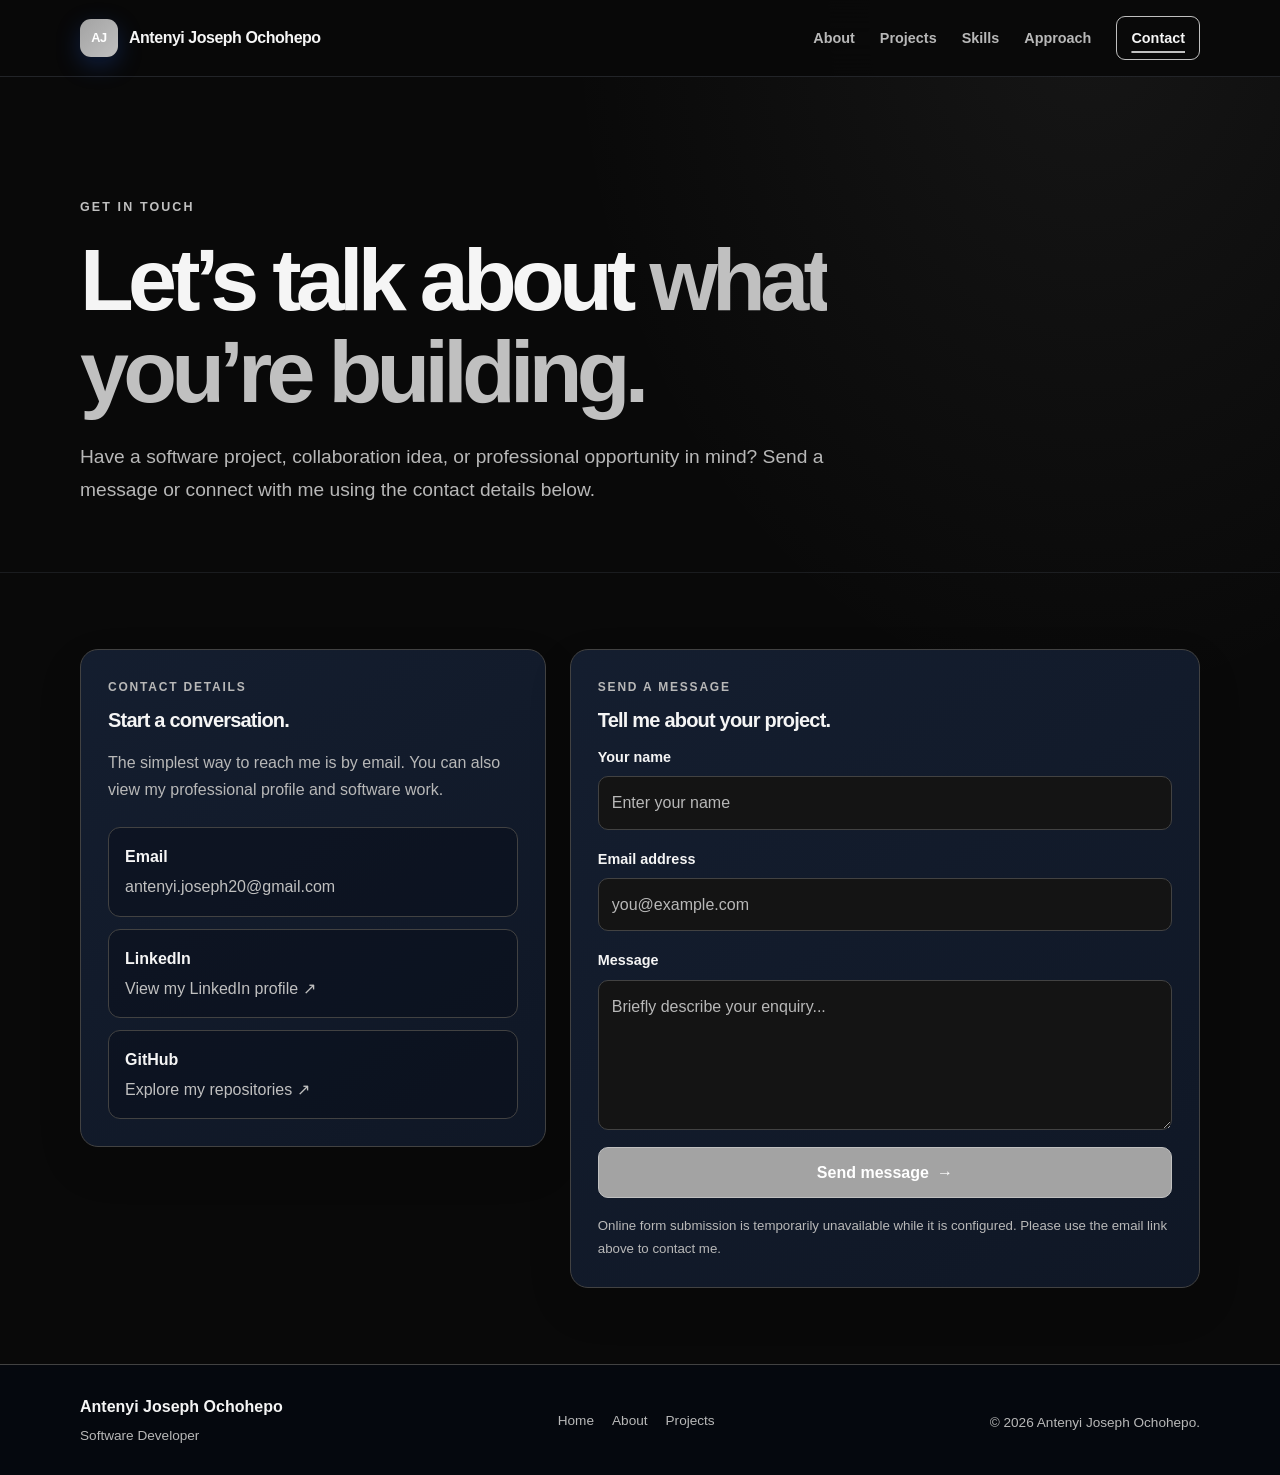
==== contact.html @ 665ec97d "add index.html about.html projects.html contact.html css/style.css css/pages.css" ====
<!doctype html>
<html lang="en">
<head>
    <meta charset="utf-8">
    <meta name="viewport" content="width=device-width, initial-scale=1">
    <meta name="description" content="Contact Antenyi Joseph Ochohepo about software development, backend systems, web applications, and project opportunities.">
    <meta name="theme-color" content="#080d18">
    <link rel="icon" href="assets/favicon.svg" type="image/svg+xml">
    <link rel="canonical" href="https://antenyijoseph20-glitch.github.io/portfolio/contact.html">
    <title>Contact | Antenyi Joseph Ochohepo</title>
    <link rel="stylesheet" href="css/pages.css">
    <script src="js/script.js" defer></script>
</head>
<body>
    <a class="skip-link" href="#main-content">Skip to main content</a>

    <header class="site-header">
        <nav class="page-container page-navbar" aria-label="Main navigation">
            <a class="page-logo" href="index.html#home" aria-label="Antenyi Joseph Ochohepo home">
                <span class="page-logo-mark" aria-hidden="true">AJ</span>
                <span>Antenyi Joseph Ochohepo</span>
            </a>

            <button class="menu-toggle" type="button"
                    aria-label="Open navigation menu"
                    aria-controls="primary-navigation"
                    aria-expanded="false">
                <span aria-hidden="true"></span>
                <span aria-hidden="true"></span>
                <span aria-hidden="true"></span>
            </button>

            <div id="primary-navigation" class="nav-links">
                <a href="about.html">About</a>
                <a href="projects.html">Projects</a>
                <a href="index.html#skills">Skills</a>
                <a href="index.html#experience">Approach</a>
                <a class="nav-contact active" href="contact.html" aria-current="page">Contact</a>
            </div>
        </nav>
    </header>

    <main id="main-content">
        <section class="page-hero">
            <div class="page-container">
                <p class="eyebrow">GET IN TOUCH</p>
                <h1>Let’s talk about <span class="gradient-text">what you’re building.</span></h1>
                <p class="page-lead">
                    Have a software project, collaboration idea, or professional
                    opportunity in mind? Send a message or connect with me using
                    the contact details below.
                </p>
            </div>
        </section>

        <section class="page-section" aria-labelledby="contact-heading">
            <div class="page-container">
                <div class="contact-grid">
                    <aside class="contact-panel">
                        <p class="section-kicker">CONTACT DETAILS</p>
                        <h2 id="contact-heading">Start a conversation.</h2>
                        <p>
                            The simplest way to reach me is by email. You can
                            also view my professional profile and software work.
                        </p>

                        <div class="contact-methods">
                            <div class="contact-method">
                                <strong>Email</strong>
                                <a href="mailto:antenyi.joseph20@gmail.com">antenyi.joseph20@gmail.com</a>
                            </div>

                            <div class="contact-method">
                                <strong>LinkedIn</strong>
                                <a href="https://www.linkedin.com/in/antenyi-joseph-727a21181"
                                   target="_blank" rel="noopener noreferrer">
                                    View my LinkedIn profile ↗
                                </a>
                            </div>

                            <div class="contact-method">
                                <strong>GitHub</strong>
                                <a href="https://github.com/antenyijoseph20-glitch"
                                   target="_blank" rel="noopener noreferrer">
                                    Explore my repositories ↗
                                </a>
                            </div>
                        </div>
                    </aside>

                    <section class="contact-panel" aria-labelledby="message-heading">
                        <p class="section-kicker">SEND A MESSAGE</p>
                        <h2 id="message-heading">Tell me about your project.</h2>

                        <!-- Configure a real Formspree endpoint before publishing this form. -->
                        <form class="contact-form" onsubmit="return false;"
                              action="https://formspree.io/f/REPLACE_WITH_YOUR_FORM_ID"
                              method="POST">
                            <input type="hidden" name="_subject"
                                   value="Portfolio contact message">

                            <div class="form-field">
                                <label for="contact-name">Your name</label>
                                <input id="contact-name" name="name"
                                       type="text" autocomplete="name"
                                       placeholder="Enter your name"
                                       maxlength="100" required>
                            </div>

                            <div class="form-field">
                                <label for="contact-email">Email address</label>
                                <input id="contact-email" name="email"
                                       type="email" autocomplete="email"
                                       placeholder="you@example.com"
                                       maxlength="254" required>
                            </div>

                            <div class="form-field">
                                <label for="contact-message">Message</label>
                                <textarea id="contact-message" name="message"
                                          placeholder="Briefly describe your enquiry..."
                                          minlength="10" maxlength="5000"
                                          required></textarea>
                            </div>

                            <button class="button-link" type="submit" disabled>
                                Send message <span aria-hidden="true">→</span>
                            </button>

                            <p class="form-note">
                                Online form submission is temporarily unavailable
                                while it is configured. Please use the email link
                                above to contact me.
                            </p>
                        </form>
                    </section>
                </div>
            </div>
        </section>
    </main>

    <footer class="site-footer">
        <div class="page-container page-footer-content">
            <div>
                <a class="footer-name" href="index.html#home">Antenyi Joseph Ochohepo</a>
                <p class="footer-copy">Software Developer</p>
            </div>
            <nav class="footer-links" aria-label="Footer navigation">
                <a href="index.html#home">Home</a>
                <a href="about.html">About</a>
                <a href="projects.html">Projects</a>
            </nav>
            <p class="footer-copy">&copy; <span id="current-year">2026</span> Antenyi Joseph Ochohepo.</p>
        </div>
    </footer>
</body>
</html>
---- css/pages.css ----
/* Shared monochrome theme for About, Projects and Contact pages.
   The existing homepage stylesheet remains unchanged. */

:root {
    --page-bg: #090909;
    --page-surface: #141414;
    --page-surface-raised: #202020;
    --page-border: #424242;
    --page-text: #f5f5f5;
    --page-muted: #b8b8b8;
    --page-silver: #c0c0c0;
    --page-container: 1120px;
}

* {
    box-sizing: border-box;
}

html {
    scroll-behavior: smooth;
    scroll-padding-top: 90px;
}

body {
    margin: 0;
    min-width: 320px;
    background:
        radial-gradient(ellipse at 85% 0%, rgba(192, 192, 192, .07), transparent 34%),
        var(--page-bg);
    color: var(--page-text);
    font-family: Inter, -apple-system, BlinkMacSystemFont, "Segoe UI",
        Roboto, Helvetica, Arial, sans-serif;
    line-height: 1.7;
}

img {
    display: block;
    max-width: 100%;
}

a {
    color: inherit;
    text-decoration: none;
}

button,
input,
textarea {
    font: inherit;
}

a:focus-visible,
button:focus-visible,
input:focus-visible,
textarea:focus-visible {
    outline: 3px solid var(--page-silver);
    outline-offset: 4px;
}

.page-container {
    width: min(var(--page-container), calc(100% - 40px));
    margin-inline: auto;
}

.skip-link {
    position: absolute;
    z-index: 2000;
    top: 10px;
    left: 10px;
    padding: 10px 14px;
    transform: translateY(-150%);
    border-radius: 8px;
    background: var(--page-silver);
    color: #090909;
    font-weight: 800;
}

.skip-link:focus {
    transform: translateY(0);
}


.site-header {
    position: sticky;
    top: 0;
    z-index: 1000;
    border-bottom: 1px solid rgba(148, 163, 184, .18);
    background: rgba(9, 9, 9, .94);
    backdrop-filter: blur(18px);
    -webkit-backdrop-filter: blur(18px);
}

.page-navbar {
    min-height: 76px;
    display: flex;
    align-items: center;
    justify-content: space-between;
    gap: 24px;
}

.page-logo {
    display: inline-flex;
    align-items: center;
    gap: 11px;
    flex-shrink: 0;
    font-weight: 850;
    letter-spacing: -.03em;
}

.page-logo-mark {
    display: grid;
    width: 38px;
    height: 38px;
    place-items: center;
    border-radius: 11px;
    background: linear-gradient(135deg, #a3a3a3, #c0c0c0);
    color: white;
    font-size: .8rem;
    box-shadow: 0 8px 24px rgba(37, 99, 235, .25);
}

.nav-links {
    display: flex;
    align-items: center;
    gap: 25px;
}

.nav-links a {
    color: var(--page-muted);
    font-size: .9rem;
    font-weight: 650;
    transition: color .2s ease;
}

.nav-links a:hover,
.nav-links a.active {
    color: var(--page-text);
}

.nav-links a.active {
    text-decoration: underline;
    text-decoration-color: var(--page-silver);
    text-decoration-thickness: 2px;
    text-underline-offset: 8px;
}

.nav-links .nav-contact {
    padding: 9px 14px;
    border: 1px solid #c0c0c0;
    border-radius: 9px;
    color: var(--page-text);
}

.menu-toggle {
    display: none;
    width: 44px;
    height: 44px;
    padding: 10px;
    border: 1px solid var(--page-border);
    border-radius: 10px;
    background: var(--page-surface);
    cursor: pointer;
}

.menu-toggle span {
    display: block;
    height: 2px;
    margin: 4px 0;
    background: var(--page-text);
}


.page-hero {
    padding: clamp(70px, 10vw, 120px) 0 65px;
    border-bottom: 1px solid rgba(148, 163, 184, .12);
}

.eyebrow {
    margin: 0 0 16px;
    color: var(--page-silver);
    font-size: .78rem;
    font-weight: 850;
    letter-spacing: .17em;
    text-transform: uppercase;
}

.page-hero h1 {
    max-width: 900px;
    margin: 0;
    font-size: clamp(2.7rem, 7vw, 5.5rem);
    line-height: 1.04;
    letter-spacing: -.065em;
}

.gradient-text {
    background: linear-gradient(100deg, var(--page-silver), var(--page-silver));
    -webkit-background-clip: text;
    background-clip: text;
    color: transparent;
}

.page-lead {
    max-width: 760px;
    margin: 24px 0 0;
    color: var(--page-muted);
    font-size: clamp(1.05rem, 2vw, 1.2rem);
}

.page-section {
    padding: 76px 0;
}

.page-section + .page-section {
    border-top: 1px solid rgba(148, 163, 184, .12);
}

.section-kicker {
    margin: 0 0 10px;
    color: var(--page-silver);
    font-size: .75rem;
    font-weight: 850;
    letter-spacing: .15em;
    text-transform: uppercase;
}

.page-section h2 {
    margin: 0 0 18px;
    font-size: clamp(1.8rem, 4vw, 2.8rem);
    line-height: 1.15;
    letter-spacing: -.04em;
}

.section-intro {
    max-width: 760px;
    margin: 0 0 30px;
    color: var(--page-muted);
}

.content-grid {
    display: grid;
    grid-template-columns: repeat(2, minmax(0, 1fr));
    gap: 22px;
}

.content-card,
.project-card,
.contact-panel {
    min-width: 0;
    padding: 27px;
    border: 1px solid var(--page-border);
    border-radius: 18px;
    background: linear-gradient(145deg, rgba(21, 31, 49, .96), rgba(16, 24, 39, .96));
    box-shadow: 0 18px 45px rgba(0, 0, 0, .12);
}

.content-card h3,
.project-card h2,
.contact-panel h2 {
    margin: 0 0 12px;
    font-size: 1.25rem;
    line-height: 1.3;
}

.content-card p,
.project-card p,
.contact-panel p {
    color: var(--page-muted);
}

.content-card p:last-child,
.project-card p:last-child {
    margin-bottom: 0;
}

.tag-list {
    display: flex;
    flex-wrap: wrap;
    gap: 8px;
    margin: 20px 0 0;
    padding: 0;
    list-style: none;
}

.tag-list li {
    padding: 5px 10px;
    border: 1px solid #424242;
    border-radius: 999px;
    background: rgba(96, 165, 250, .08);
    color: #f5f5f5;
    font-size: .78rem;
    font-weight: 700;
}

.action-row {
    display: flex;
    flex-wrap: wrap;
    gap: 12px;
    margin-top: 28px;
}

.button-link {
    display: inline-flex;
    min-height: 46px;
    align-items: center;
    justify-content: center;
    gap: 8px;
    padding: 11px 17px;
    border: 1px solid #c0c0c0;
    border-radius: 10px;
    background: #a3a3a3;
    color: white;
    font-weight: 800;
    transition: transform .2s ease, background .2s ease;
}

.button-link:hover {
    transform: translateY(-2px);
    background: #d4d4d4;
}

.button-link.secondary {
    border-color: var(--page-border);
    background: transparent;
    color: var(--page-text);
}

.button-link.secondary:hover {
    background: var(--page-surface-raised);
}

.projects-list {
    display: grid;
    grid-template-columns: repeat(2, minmax(0, 1fr));
    gap: 22px;
}

.project-card {
    display: flex;
    flex-direction: column;
}

.project-card.featured {
    border-color: #525252;
}

.project-number {
    margin-bottom: 12px;
    color: var(--page-silver);
    font-size: .78rem;
    font-weight: 850;
    letter-spacing: .14em;
}

.project-type {
    margin: 0 0 10px;
    color: var(--page-silver) !important;
    font-size: .75rem;
    font-weight: 850;
    letter-spacing: .12em;
    text-transform: uppercase;
}

.project-card h2 {
    font-size: 1.4rem;
}

.project-status {
    margin-top: 20px;
    font-size: .85rem;
}

.project-status strong {
    color: #e5e5e5;
}

.project-links {
    display: flex;
    flex-wrap: wrap;
    gap: 16px;
    margin-top: auto;
    padding-top: 24px;
}

.project-links a {
    color: var(--page-silver);
    font-weight: 800;
}

.project-links a:hover {
    color: var(--page-silver);
    text-decoration: underline;
    text-underline-offset: 4px;
}


.contact-grid {
    display: grid;
    grid-template-columns: minmax(0, .85fr) minmax(0, 1.15fr);
    gap: 24px;
    align-items: start;
}

.contact-methods {
    display: grid;
    gap: 12px;
    margin-top: 24px;
}

.contact-method {
    padding: 15px 16px;
    border: 1px solid var(--page-border);
    border-radius: 12px;
    background: rgba(8, 13, 24, .45);
    overflow-wrap: anywhere;
}

.contact-method strong {
    display: block;
    margin-bottom: 3px;
    color: var(--page-text);
}

.contact-method a {
    color: var(--page-silver);
}

.contact-form {
    display: grid;
    gap: 17px;
}

.form-field {
    display: grid;
    gap: 7px;
}

.form-field label {
    font-size: .9rem;
    font-weight: 750;
}

.form-field input,
.form-field textarea {
    width: 100%;
    min-height: 48px;
    padding: 12px 13px;
    border: 1px solid #424242;
    border-radius: 10px;
    background: #141414;
    color: var(--page-text);
}

.form-field textarea {
    min-height: 150px;
    resize: vertical;
}

.form-field input::placeholder,
.form-field textarea::placeholder {
    color: #b8b8b8;
}

.form-note {
    margin: 0;
    font-size: .83rem;
}

/* Footer */
.site-footer {
    border-top: 1px solid var(--page-border);
    background: rgba(5, 9, 17, .72);
}

.page-footer-content {
    display: flex;
    align-items: center;
    justify-content: space-between;
    gap: 20px;
    padding: 28px 0;
}

.footer-name {
    font-weight: 850;
}

.footer-copy,
.footer-links {
    color: var(--page-muted);
    font-size: .85rem;
}

.footer-copy {
    margin: 4px 0 0;
}

.footer-links {
    display: flex;
    flex-wrap: wrap;
    gap: 18px;
}

.footer-links a:hover {
    color: var(--page-text);
}

@media (max-width: 820px) {
    .menu-toggle {
        display: block;
    }

    .page-navbar {
        position: relative;
    }

    .nav-links {
        position: absolute;
        top: calc(100% - 1px);
        right: 0;
        left: 0;
        display: none;
        align-items: stretch;
        gap: 0;
        padding: 10px;
        border: 1px solid var(--page-border);
        border-radius: 0 0 14px 14px;
        background: #202020;
        box-shadow: 0 20px 30px rgba(0, 0, 0, .25);
    }

    .nav-links.open {
        display: flex;
        flex-direction: column;
    }

    .nav-links a {
        padding: 12px;
    }

    .nav-links a.active {
        text-decoration: none;
        border-radius: 8px;
        background: var(--page-surface-raised);
    }

    .nav-links .nav-contact {
        margin-top: 6px;
        text-align: center;
    }

    .content-grid,
    .projects-list,
    .contact-grid {
        grid-template-columns: 1fr;
    }

    .page-footer-content {
        align-items: flex-start;
        flex-direction: column;
    }
}

@media (max-width: 480px) {
    .page-container {
        width: min(var(--page-container), calc(100% - 28px));
    }

    .page-section {
        padding: 54px 0;
    }

    .content-card,
    .project-card,
    .contact-panel {
        padding: 21px;
    }

    .page-hero {
        padding-top: 65px;
    }
}

@media (prefers-reduced-motion: reduce) {
    *,
    *::before,
    *::after {
        scroll-behavior: auto !important;
        transition-duration: .01ms !important;
        animation-duration: .01ms !important;
        animation-iteration-count: 1 !important;
    }
}
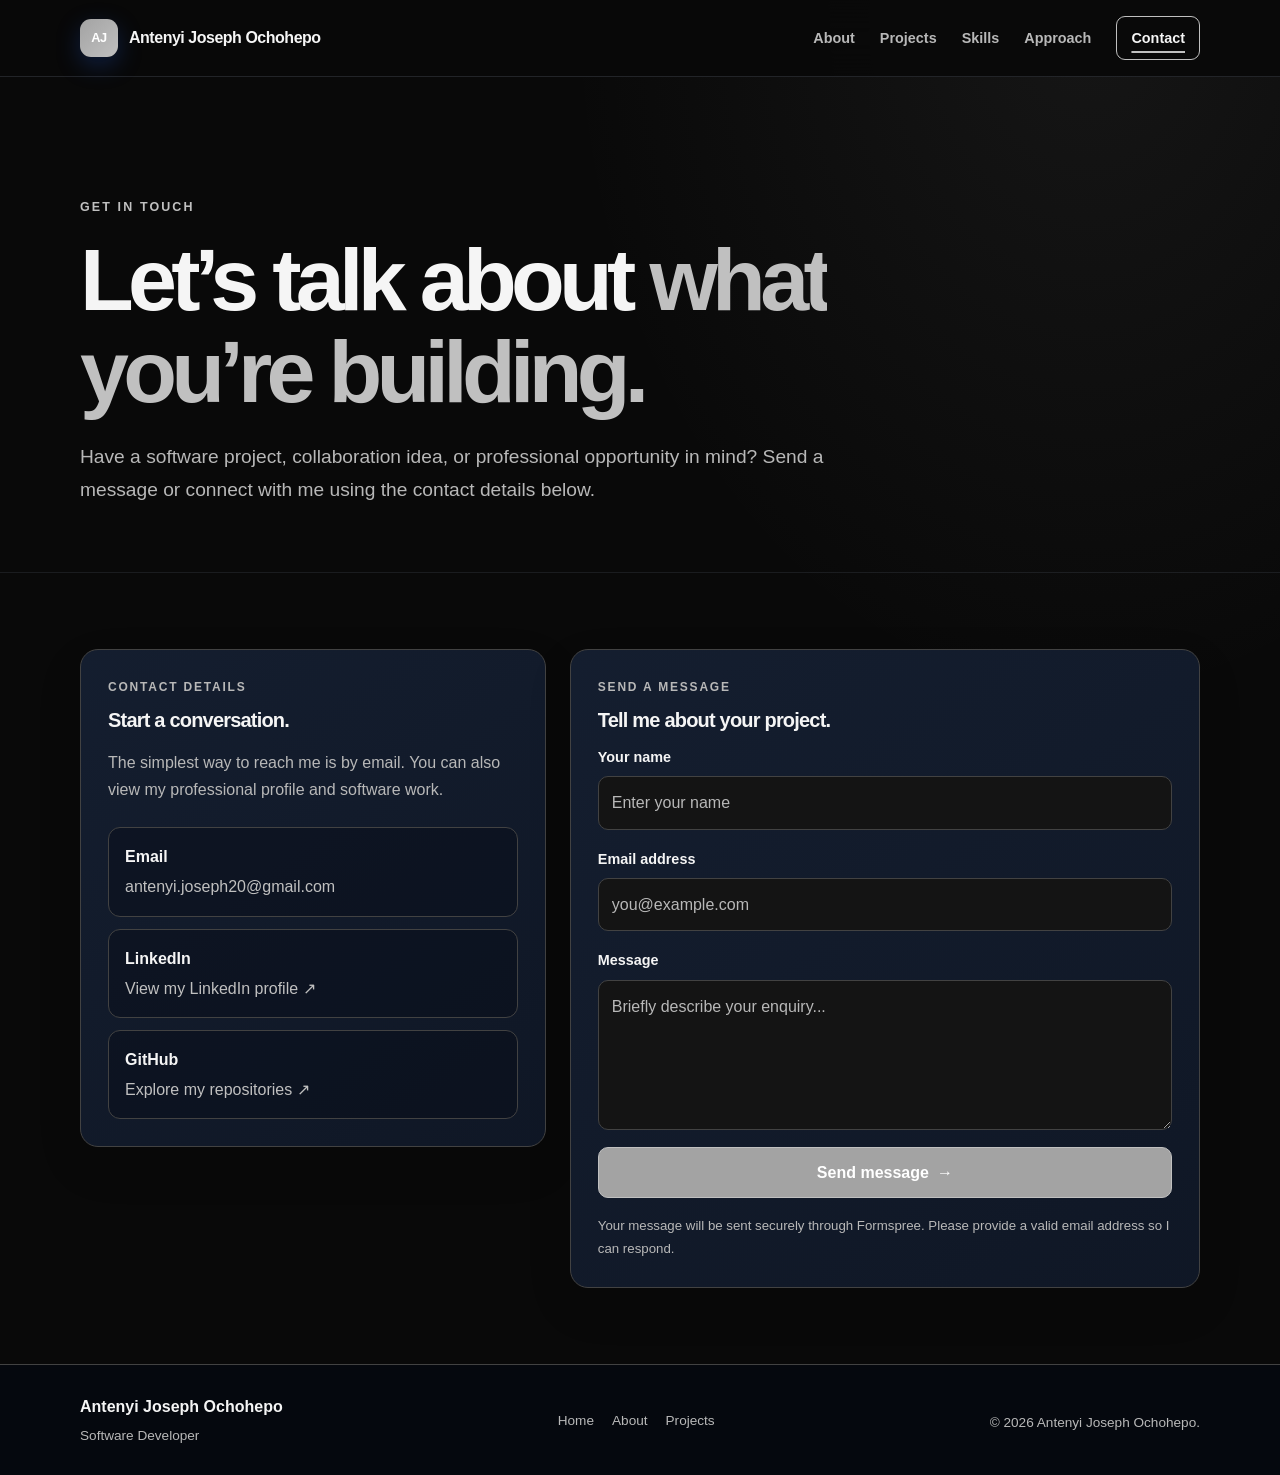
==== commit e35f583e: "fix: enable portfolio contact form" ====
--- a/contact.html
+++ b/contact.html
@@ -92,9 +92,9 @@
                         <p class="section-kicker">SEND A MESSAGE</p>
                         <h2 id="message-heading">Tell me about your project.</h2>
 
-                        <!-- Configure a real Formspree endpoint before publishing this form. -->
-                        <form class="contact-form" onsubmit="return false;"
-                              action="https://formspree.io/f/REPLACE_WITH_YOUR_FORM_ID"
+                        <!-- Contact form submissions are handled by Formspree. -->
+                        <form class="contact-form"
+                              action="https://formspree.io/f/myekqpjr"
                               method="POST">
                             <input type="hidden" name="_subject"
                                    value="Portfolio contact message">
@@ -123,14 +123,13 @@
                                           required></textarea>
                             </div>
 
-                            <button class="button-link" type="submit" disabled>
+                            <button class="button-link" type="submit">
                                 Send message <span aria-hidden="true">→</span>
                             </button>
 
                             <p class="form-note">
-                                Online form submission is temporarily unavailable
-                                while it is configured. Please use the email link
-                                above to contact me.
+                                Your message will be sent securely through Formspree.
+                                Please provide a valid email address so I can respond.
                             </p>
                         </form>
                     </section>
